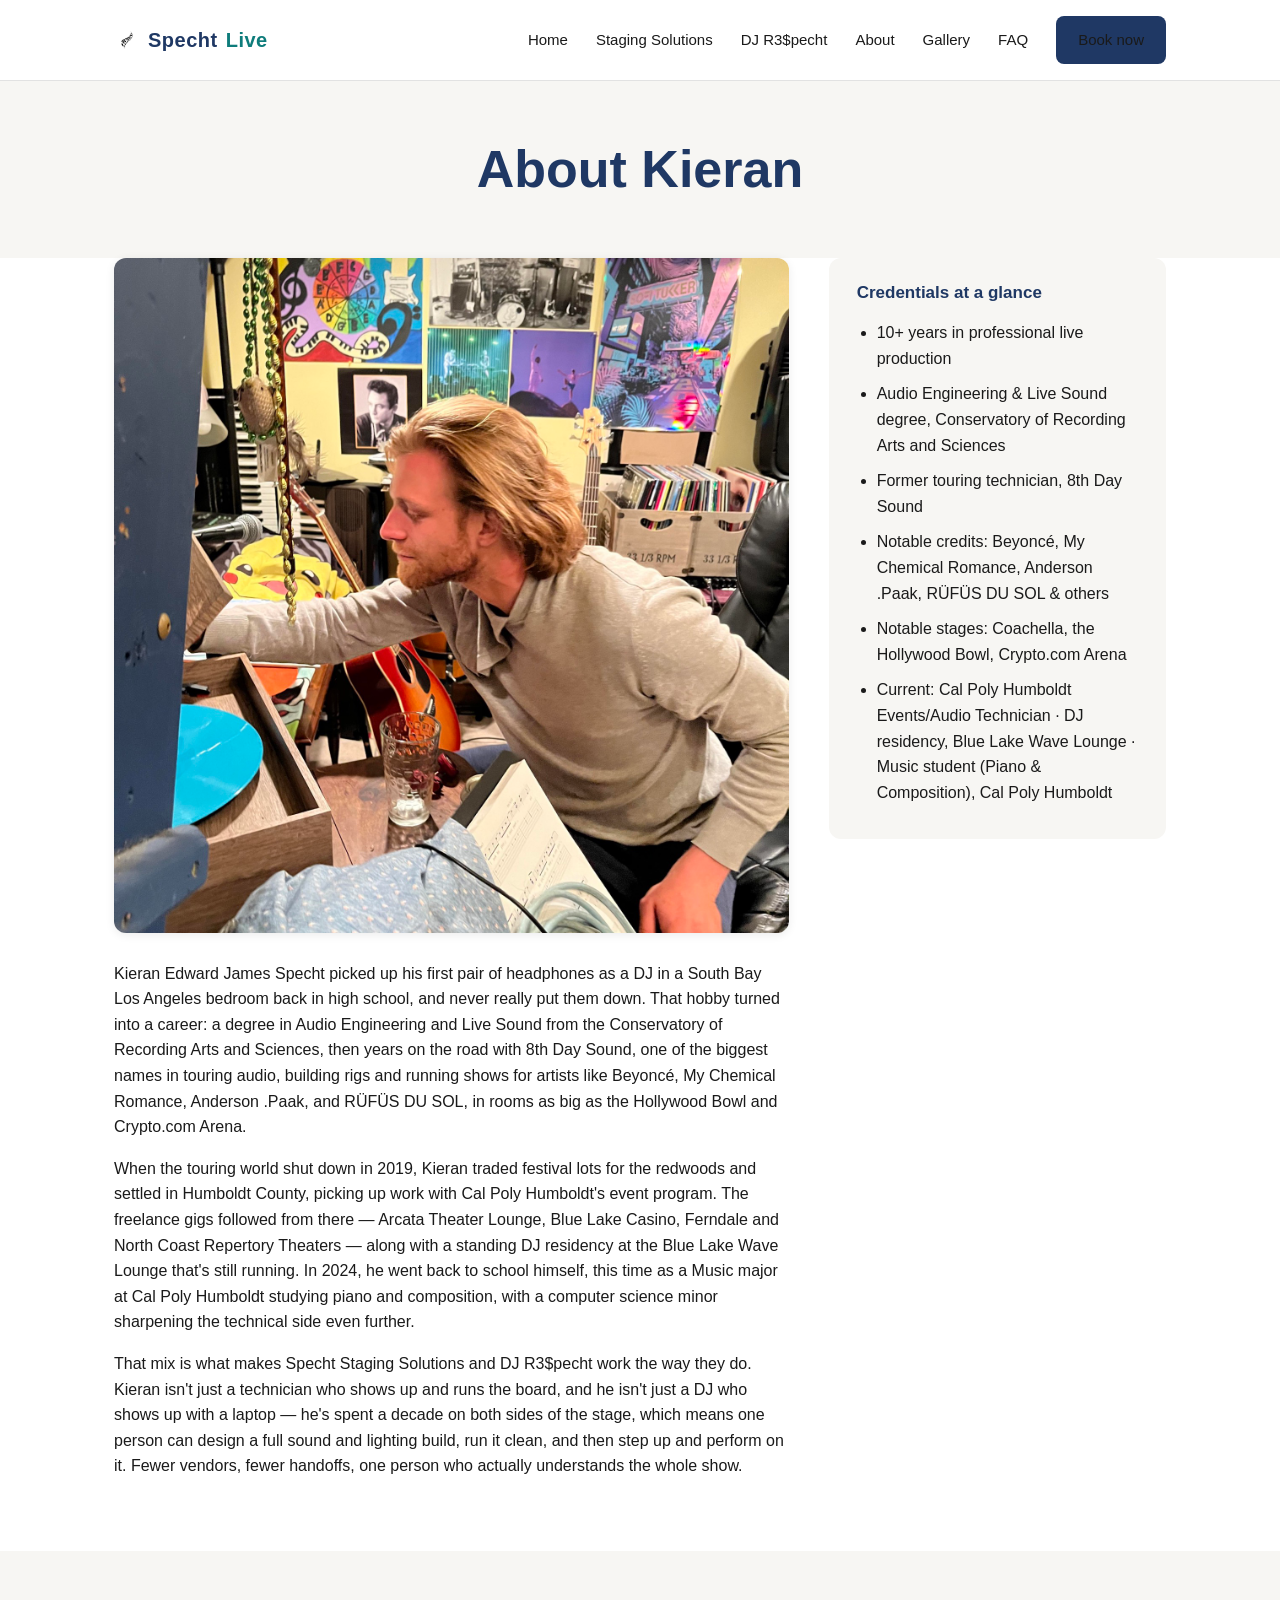
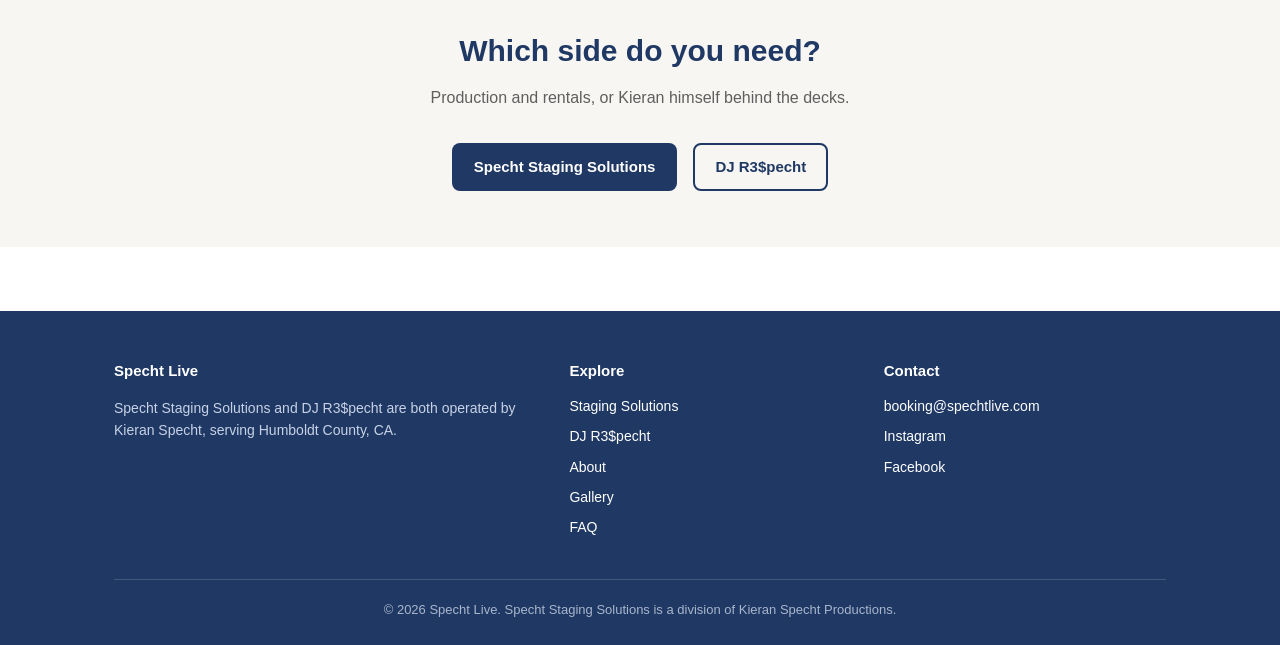
==== about.html @ 61c8d93e "Replace hand-drawn SVG mark with real logo assets Swap img/logo-mark.svg (hand-coded piano-scarf) fo" ====
<!doctype html>
<html lang="en">
<head>
<meta charset="UTF-8">
<meta name="viewport" content="width=device-width, initial-scale=1.0">
<title>About Kieran Specht — Specht Live</title>
<meta name="description" content="Kieran Edward James Specht — 10+ years in professional live production, from touring with 8th Day Sound to running Specht Staging Solutions and DJ R3$pecht in Humboldt County, CA.">
<meta property="og:type" content="website">
<meta property="og:title" content="About Kieran Specht — Specht Live">
<meta property="og:description" content="Kieran Edward James Specht — 10+ years in professional live production, from touring with 8th Day Sound to running Specht Staging Solutions and DJ R3$pecht in Humboldt County, CA.">
<meta property="og:image" content="https://spechtlive.com/img/kieran-studio.jpg">
<meta property="og:url" content="https://spechtlive.com/about.html">
<meta name="twitter:card" content="summary_large_image">
<link rel="stylesheet" href="css/style.css">
<link rel="icon" type="image/png" href="img/logo-mark.png">
</head>
<body>

<header class="site-header">
  <div class="nav-wrap">
    <a href="index.html" class="logo"><img src="img/logo-mark.png" alt="" class="logo-mark">Specht<span>Live</span></a>
    <button class="nav-toggle" aria-label="Toggle navigation">&#9776;</button>
    <ul class="nav-links">
      <li><a href="index.html">Home</a></li>
      <li><a href="specht-staging-solutions.html">Staging Solutions</a></li>
      <li><a href="dj-respecht.html">DJ R3$pecht</a></li>
      <li><a href="about.html">About</a></li>
      <li><a href="gallery.html">Gallery</a></li>
      <li><a href="faq.html">FAQ</a></li>
      <li><a href="book.html" class="btn btn-primary">Book now</a></li>
    </ul>
  </div>
</header>

<section class="hero" style="padding:56px 0 40px;">
  <div class="container">
    <h1>About Kieran</h1>
  </div>
</section>

<section style="padding-top:0;">
  <div class="container two-col">
    <div>
      <img src="img/kieran-studio.jpg" alt="Kieran Specht in his home music studio, surrounded by guitars, vinyl records, and show posters" class="photo-rounded" style="margin-bottom: 28px;">
      <p>Kieran Edward James Specht picked up his first pair of headphones as a DJ in a South Bay Los Angeles bedroom back in high school, and never really put them down. That hobby turned into a career: a degree in Audio Engineering and Live Sound from the Conservatory of Recording Arts and Sciences, then years on the road with 8th Day Sound, one of the biggest names in touring audio, building rigs and running shows for artists like Beyoncé, My Chemical Romance, Anderson .Paak, and RÜFÜS DU SOL, in rooms as big as the Hollywood Bowl and Crypto.com Arena.</p>
      <p>When the touring world shut down in 2019, Kieran traded festival lots for the redwoods and settled in Humboldt County, picking up work with Cal Poly Humboldt's event program. The freelance gigs followed from there — Arcata Theater Lounge, Blue Lake Casino, Ferndale and North Coast Repertory Theaters — along with a standing DJ residency at the Blue Lake Wave Lounge that's still running. In 2024, he went back to school himself, this time as a Music major at Cal Poly Humboldt studying piano and composition, with a computer science minor sharpening the technical side even further.</p>
      <p>That mix is what makes Specht Staging Solutions and DJ R3$pecht work the way they do. Kieran isn't just a technician who shows up and runs the board, and he isn't just a DJ who shows up with a laptop — he's spent a decade on both sides of the stage, which means one person can design a full sound and lighting build, run it clean, and then step up and perform on it. Fewer vendors, fewer handoffs, one person who actually understands the whole show.</p>
    </div>
    <div class="sidebar-box">
      <h3>Credentials at a glance</h3>
      <ul>
        <li>10+ years in professional live production</li>
        <li>Audio Engineering &amp; Live Sound degree, Conservatory of Recording Arts and Sciences</li>
        <li>Former touring technician, 8th Day Sound</li>
        <li>Notable credits: Beyoncé, My Chemical Romance, Anderson .Paak, RÜFÜS DU SOL &amp; others</li>
        <li>Notable stages: Coachella, the Hollywood Bowl, Crypto.com Arena</li>
        <li>Current: Cal Poly Humboldt Events/Audio Technician &middot; DJ residency, Blue Lake Wave Lounge &middot; Music student (Piano &amp; Composition), Cal Poly Humboldt</li>
      </ul>
    </div>
  </div>
</section>

<section class="alt">
  <div class="container" style="text-align:center;">
    <h2 class="section-title">Which side do you need?</h2>
    <p class="section-sub">Production and rentals, or Kieran himself behind the decks.</p>
    <div class="hero-actions">
      <a href="specht-staging-solutions.html" class="btn btn-primary">Specht Staging Solutions</a>
      <a href="dj-respecht.html" class="btn btn-outline">DJ R3$pecht</a>
    </div>
  </div>
</section>

<footer class="site-footer">
  <div class="container">
    <div class="footer-grid">
      <div>
        <h4>Specht Live</h4>
        <p style="font-size:14px; color:#c7d2e6;">Specht Staging Solutions and DJ R3$pecht are both operated by Kieran Specht, serving Humboldt County, CA.</p>
      </div>
      <div>
        <h4>Explore</h4>
        <ul>
          <li><a href="specht-staging-solutions.html">Staging Solutions</a></li>
          <li><a href="dj-respecht.html">DJ R3$pecht</a></li>
          <li><a href="about.html">About</a></li>
          <li><a href="gallery.html">Gallery</a></li>
          <li><a href="faq.html">FAQ</a></li>
        </ul>
      </div>
      <div>
        <h4>Contact</h4>
        <ul>
          <li><a href="mailto:booking@spechtlive.com">booking@spechtlive.com</a></li>
          <li><a href="https://www.instagram.com/dj_respecht/" target="_blank" rel="noopener">Instagram</a></li>
          <li><a href="https://www.facebook.com/katbff" target="_blank" rel="noopener">Facebook</a></li>
        </ul>
      </div>
    </div>
    <div class="footer-bottom">&copy; 2026 Specht Live. Specht Staging Solutions is a division of Kieran Specht Productions.</div>
  </div>
</footer>

<script src="js/main.js"></script>
</body>
</html>
---- css/style.css ----
:root {
  --navy: #1F3864;
  --navy-dark: #14284a;
  --teal: #0E7C7B;
  --rust: #B5651D;
  --ink: #1a1a1a;
  --muted: #5f5f5f;
  --bg: #ffffff;
  --bg-alt: #f7f6f3;
  --border: #e2e2e2;
  --radius: 8px;
}

* { box-sizing: border-box; }
html { scroll-behavior: smooth; }
body {
  margin: 0;
  font-family: -apple-system, BlinkMacSystemFont, "Segoe UI", Helvetica, Arial, sans-serif;
  color: var(--ink);
  background: var(--bg);
  line-height: 1.6;
}
img { max-width: 100%; display: block; }
a { color: var(--teal); text-decoration: none; }
a:hover { text-decoration: underline; }
h1, h2, h3 { line-height: 1.25; }

.container { max-width: 1100px; margin: 0 auto; padding: 0 24px; }

/* Header */
.site-header {
  position: sticky; top: 0; z-index: 100;
  background: var(--bg);
  border-bottom: 1px solid var(--border);
}
.nav-wrap {
  display: flex; align-items: center; justify-content: space-between;
  padding: 16px 24px; max-width: 1100px; margin: 0 auto;
}
.logo { display: inline-flex; align-items: center; gap: 8px; font-size: 20px; font-weight: 700; color: var(--navy); letter-spacing: 0.5px; }
.logo span { color: var(--teal); }
.logo-mark { width: 26px; height: 26px; flex-shrink: 0; }
.nav-links { display: flex; align-items: center; gap: 28px; list-style: none; margin: 0; padding: 0; }
.nav-links a { color: var(--ink); font-weight: 500; font-size: 15px; }
.nav-links a:hover { color: var(--teal); text-decoration: none; }

.btn {
  display: inline-block; padding: 10px 20px; border-radius: var(--radius);
  font-weight: 600; font-size: 15px; border: 2px solid transparent; cursor: pointer;
}
.btn:hover { text-decoration: none; }
.btn-primary { background: var(--navy); color: #fff; }
.btn-primary:hover { background: var(--navy-dark); }
.btn-outline { background: transparent; border-color: currentColor; color: var(--navy); }
.nav-toggle { display: none; background: none; border: none; font-size: 26px; cursor: pointer; color: var(--navy); }

@media (max-width: 800px) {
  .nav-links {
    position: fixed; top: 64px; left: 0; right: 0; background: var(--bg);
    flex-direction: column; align-items: flex-start; padding: 20px 24px; gap: 18px;
    border-bottom: 1px solid var(--border); transform: translateY(-150%); transition: transform 0.25s ease;
  }
  .nav-links.open { transform: translateY(0); }
  .nav-toggle { display: block; }
}

/* Hero */
.hero { padding: 80px 0 64px; text-align: center; background: var(--bg-alt); }
.hero h1 { font-size: clamp(32px, 5vw, 52px); margin: 0 0 16px; color: var(--navy); }
.hero p.lead { font-size: 19px; color: var(--muted); max-width: 640px; margin: 0 auto 32px; }
.hero-actions { display: flex; gap: 16px; justify-content: center; flex-wrap: wrap; }

/* Track fork cards */
.tracks { padding: 72px 0; }
.tracks h2 { text-align: center; font-size: 28px; margin-bottom: 40px; color: var(--navy); }
.track-grid { display: grid; grid-template-columns: 1fr 1fr; gap: 28px; }
@media (max-width: 760px) { .track-grid { grid-template-columns: 1fr; } }
.track-card { border: 1px solid var(--border); border-radius: 12px; padding: 32px; }
.track-card.staging { border-top: 4px solid var(--teal); }
.track-card.dj { border-top: 4px solid var(--rust); }
.track-card h3 { font-size: 22px; margin: 0 0 12px; }
.track-card p { color: var(--muted); margin-bottom: 20px; }

/* Generic sections */
section { padding: 56px 0; }
section.alt { background: var(--bg-alt); }
h2.section-title { font-size: 30px; color: var(--navy); margin-bottom: 8px; }
p.section-sub { color: var(--muted); margin-bottom: 32px; }

/* Pricing tables */
.pricing-table { width: 100%; border-collapse: collapse; margin: 24px 0 40px; font-size: 15px; }
.pricing-table th, .pricing-table td { text-align: left; padding: 12px 14px; border: 1px solid var(--border); }
.pricing-table th { background: var(--navy); color: #fff; font-weight: 600; }
.pricing-table tr:nth-child(even) td { background: var(--bg-alt); }
.pricing-note { font-size: 14px; color: var(--muted); font-style: italic; margin-top: -20px; margin-bottom: 32px; }

/* Credentials / sidebar list */
.sidebar-box { background: var(--bg-alt); border-radius: 12px; padding: 24px 28px; }
.sidebar-box h3 { margin-top: 0; color: var(--navy); font-size: 17px; }
.sidebar-box ul { padding-left: 20px; margin: 0; }
.sidebar-box li { margin-bottom: 10px; }

.two-col { display: grid; grid-template-columns: 2fr 1fr; gap: 40px; align-items: start; }
@media (max-width: 800px) { .two-col { grid-template-columns: 1fr; } }

/* FAQ */
.faq-group h3 { color: var(--navy); font-size: 20px; margin: 40px 0 16px; }
.faq-group:first-child h3 { margin-top: 0; }
.faq-item { border-bottom: 1px solid var(--border); padding: 18px 0; }
.faq-item dt { font-weight: 600; margin-bottom: 8px; }
.faq-item dd { margin: 0; color: var(--muted); }

/* Forms */
form.booking-form { display: grid; gap: 20px; max-width: 640px; }
.form-row { display: grid; gap: 6px; }
.form-row label { font-weight: 600; font-size: 14px; }
.form-row input, .form-row select, .form-row textarea {
  padding: 10px 12px; border: 1px solid var(--border); border-radius: var(--radius); font-size: 15px; font-family: inherit;
}
.checkbox-group { display: flex; flex-wrap: wrap; gap: 16px; }
.checkbox-group label { display: flex; align-items: center; gap: 6px; font-weight: 400; font-size: 14px; }
.form-note { font-size: 13px; color: var(--muted); }
.hidden { display: none; }

/* Photos */
.photo-rounded { border-radius: 12px; width: 100%; display: block; box-shadow: 0 2px 10px rgba(0,0,0,0.08); }
.gallery-grid { display: grid; grid-template-columns: repeat(auto-fit, minmax(260px, 1fr)); gap: 28px; margin: 8px 0 40px; }
.gallery-grid figure { margin: 0; }
.gallery-grid figcaption { font-size: 14px; color: var(--muted); margin-top: 10px; }

/* Callout */
.callout { background: #fff8ec; border: 1px solid #f0d9a8; border-radius: var(--radius); padding: 16px 20px; font-size: 14px; margin: 24px 0; }

/* Footer */
.site-footer { background: var(--navy); color: #dbe3ef; padding: 48px 0 24px; margin-top: 64px; }
.site-footer a { color: #fff; }
.footer-grid { display: grid; grid-template-columns: 1.5fr 1fr 1fr; gap: 32px; margin-bottom: 32px; }
@media (max-width: 700px) { .footer-grid { grid-template-columns: 1fr; } }
.footer-grid h4 { color: #fff; font-size: 15px; margin: 0 0 12px; }
.footer-grid ul { list-style: none; padding: 0; margin: 0; }
.footer-grid li { margin-bottom: 8px; font-size: 14px; }
.footer-bottom { border-top: 1px solid rgba(255,255,255,0.15); padding-top: 20px; font-size: 13px; color: #a9b6cc; text-align: center; }
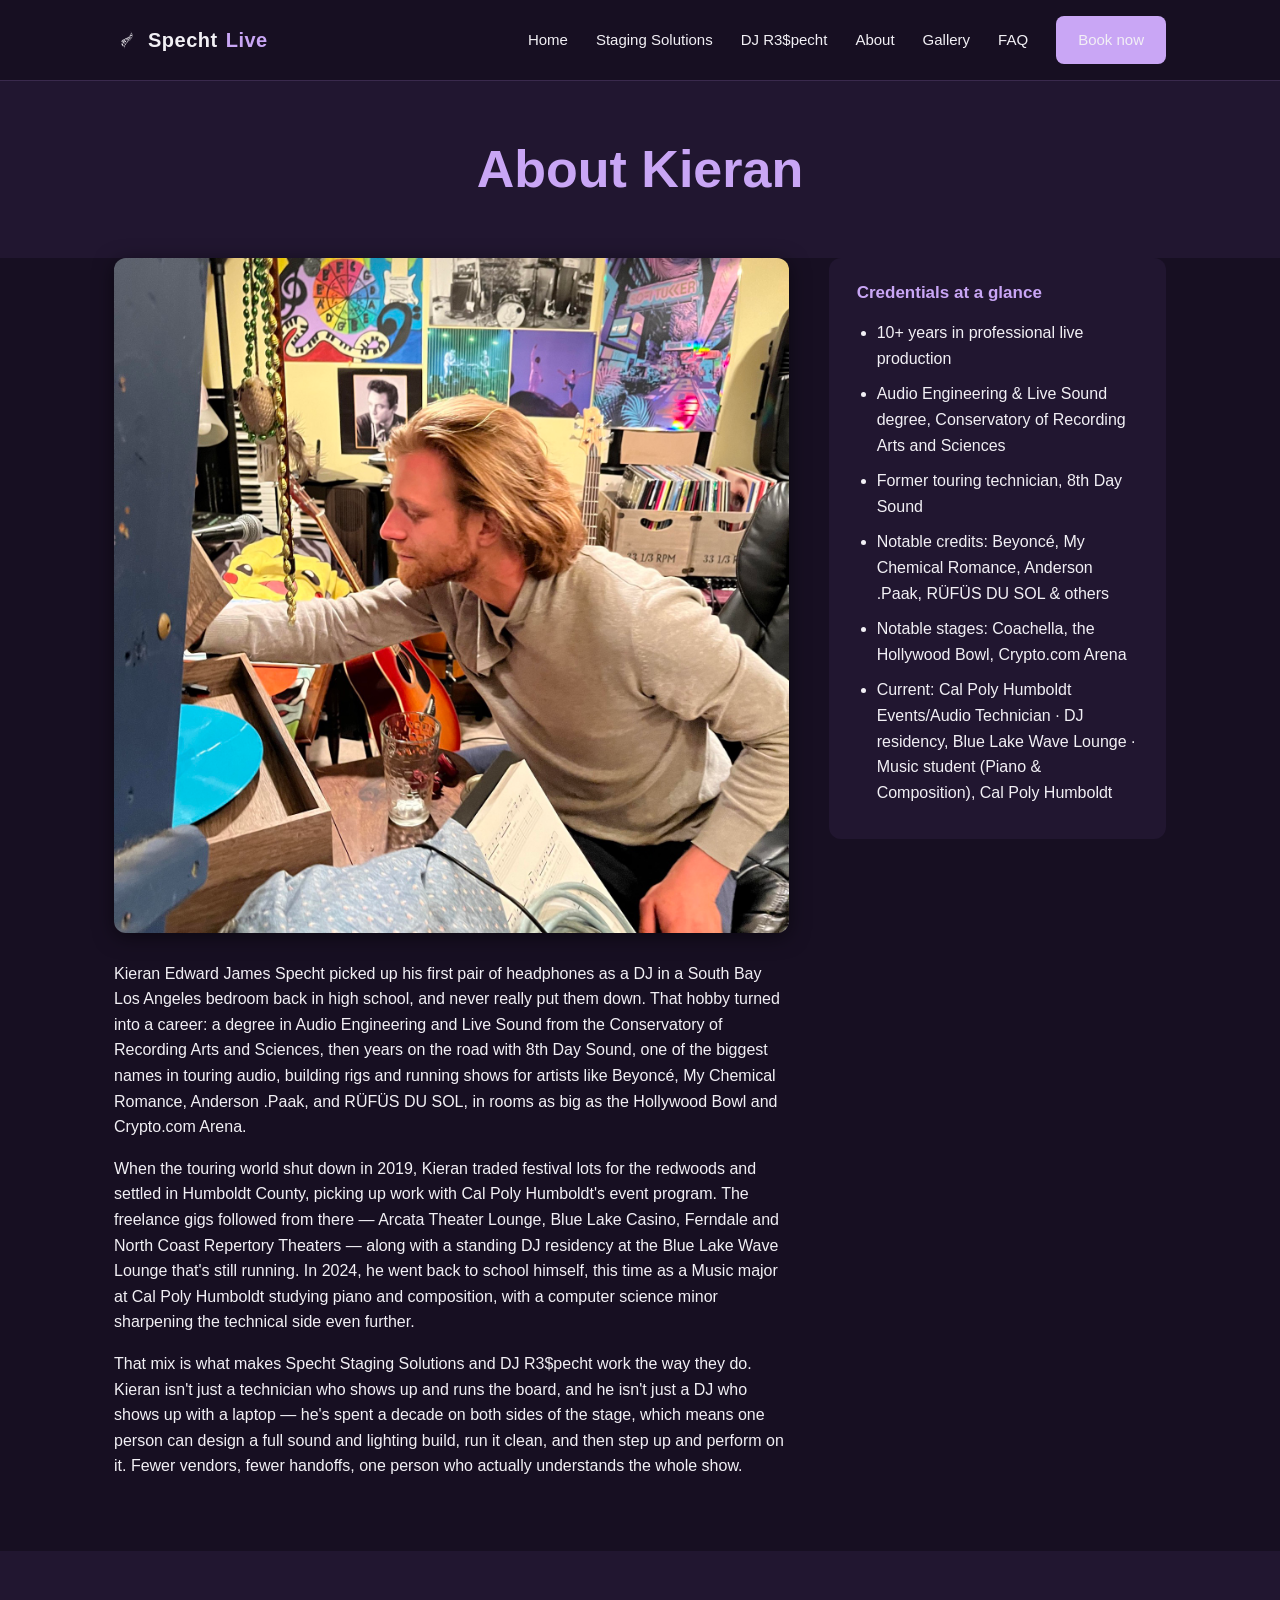
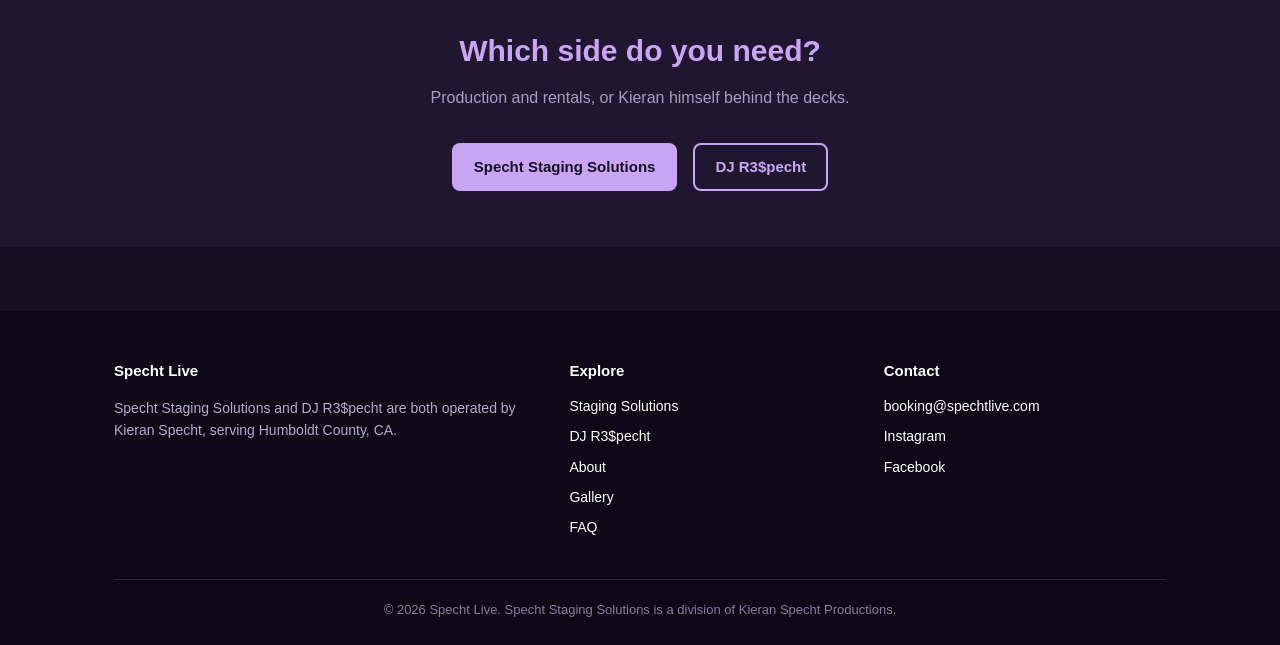
==== commit dba3f38b: "Implement deep purple dark theme, lock in firm DJ pricing Full site-wide dark theme (background #170" ====
--- a/about.html
+++ b/about.html
@@ -12,7 +12,7 @@
 <meta property="og:url" content="https://spechtlive.com/about.html">
 <meta name="twitter:card" content="summary_large_image">
 <link rel="stylesheet" href="css/style.css">
-<link rel="icon" type="image/png" href="img/logo-mark.png">
+<link rel="icon" type="image/png" href="img/logo-mark-black.png">
 </head>
 <body>
 
@@ -76,7 +76,7 @@
     <div class="footer-grid">
       <div>
         <h4>Specht Live</h4>
-        <p style="font-size:14px; color:#c7d2e6;">Specht Staging Solutions and DJ R3$pecht are both operated by Kieran Specht, serving Humboldt County, CA.</p>
+        <p style="font-size:14px; color:#b8a8cc;">Specht Staging Solutions and DJ R3$pecht are both operated by Kieran Specht, serving Humboldt County, CA.</p>
       </div>
       <div>
         <h4>Explore</h4>
--- a/css/style.css
+++ b/css/style.css
@@ -1,13 +1,13 @@
 :root {
-  --navy: #1F3864;
-  --navy-dark: #14284a;
-  --teal: #0E7C7B;
-  --rust: #B5651D;
-  --ink: #1a1a1a;
-  --muted: #5f5f5f;
-  --bg: #ffffff;
-  --bg-alt: #f7f6f3;
-  --border: #e2e2e2;
+  --navy: #C9A6F5;
+  --navy-dark: #a879e0;
+  --teal: #C9A6F5;
+  --rust: #E8B84B;
+  --ink: #f2f0f5;
+  --muted: #ab9bc0;
+  --bg: #170f22;
+  --bg-alt: #211630;
+  --border: #3a2a4d;
   --radius: 8px;
 }
 
@@ -37,19 +37,19 @@
   display: flex; align-items: center; justify-content: space-between;
   padding: 16px 24px; max-width: 1100px; margin: 0 auto;
 }
-.logo { display: inline-flex; align-items: center; gap: 8px; font-size: 20px; font-weight: 700; color: var(--navy); letter-spacing: 0.5px; }
-.logo span { color: var(--teal); }
+.logo { display: inline-flex; align-items: center; gap: 8px; font-size: 20px; font-weight: 700; color: var(--ink); letter-spacing: 0.5px; }
+.logo span { color: var(--navy); }
 .logo-mark { width: 26px; height: 26px; flex-shrink: 0; }
 .nav-links { display: flex; align-items: center; gap: 28px; list-style: none; margin: 0; padding: 0; }
 .nav-links a { color: var(--ink); font-weight: 500; font-size: 15px; }
-.nav-links a:hover { color: var(--teal); text-decoration: none; }
+.nav-links a:hover { color: var(--navy); text-decoration: none; }
 
 .btn {
   display: inline-block; padding: 10px 20px; border-radius: var(--radius);
   font-weight: 600; font-size: 15px; border: 2px solid transparent; cursor: pointer;
 }
 .btn:hover { text-decoration: none; }
-.btn-primary { background: var(--navy); color: #fff; }
+.btn-primary { background: var(--navy); color: #170f22; }
 .btn-primary:hover { background: var(--navy-dark); }
 .btn-outline { background: transparent; border-color: currentColor; color: var(--navy); }
 .nav-toggle { display: none; background: none; border: none; font-size: 26px; cursor: pointer; color: var(--navy); }
@@ -75,10 +75,10 @@
 .tracks h2 { text-align: center; font-size: 28px; margin-bottom: 40px; color: var(--navy); }
 .track-grid { display: grid; grid-template-columns: 1fr 1fr; gap: 28px; }
 @media (max-width: 760px) { .track-grid { grid-template-columns: 1fr; } }
-.track-card { border: 1px solid var(--border); border-radius: 12px; padding: 32px; }
-.track-card.staging { border-top: 4px solid var(--teal); }
+.track-card { background: var(--bg-alt); border: 1px solid var(--border); border-radius: 12px; padding: 32px; }
+.track-card.staging { border-top: 4px solid var(--navy); }
 .track-card.dj { border-top: 4px solid var(--rust); }
-.track-card h3 { font-size: 22px; margin: 0 0 12px; }
+.track-card h3 { font-size: 22px; margin: 0 0 12px; color: var(--ink); }
 .track-card p { color: var(--muted); margin-bottom: 20px; }
 
 /* Generic sections */
@@ -90,7 +90,7 @@
 /* Pricing tables */
 .pricing-table { width: 100%; border-collapse: collapse; margin: 24px 0 40px; font-size: 15px; }
 .pricing-table th, .pricing-table td { text-align: left; padding: 12px 14px; border: 1px solid var(--border); }
-.pricing-table th { background: var(--navy); color: #fff; font-weight: 600; }
+.pricing-table th { background: var(--navy); color: #170f22; font-weight: 600; }
 .pricing-table tr:nth-child(even) td { background: var(--bg-alt); }
 .pricing-note { font-size: 14px; color: var(--muted); font-style: italic; margin-top: -20px; margin-bottom: 32px; }
 
@@ -107,7 +107,7 @@
 .faq-group h3 { color: var(--navy); font-size: 20px; margin: 40px 0 16px; }
 .faq-group:first-child h3 { margin-top: 0; }
 .faq-item { border-bottom: 1px solid var(--border); padding: 18px 0; }
-.faq-item dt { font-weight: 600; margin-bottom: 8px; }
+.faq-item dt { font-weight: 600; margin-bottom: 8px; color: var(--ink); }
 .faq-item dd { margin: 0; color: var(--muted); }
 
 /* Forms */
@@ -116,27 +116,29 @@
 .form-row label { font-weight: 600; font-size: 14px; }
 .form-row input, .form-row select, .form-row textarea {
   padding: 10px 12px; border: 1px solid var(--border); border-radius: var(--radius); font-size: 15px; font-family: inherit;
+  background: var(--bg-alt); color: var(--ink);
 }
+.form-row select option { background: var(--bg-alt); color: var(--ink); }
 .checkbox-group { display: flex; flex-wrap: wrap; gap: 16px; }
 .checkbox-group label { display: flex; align-items: center; gap: 6px; font-weight: 400; font-size: 14px; }
 .form-note { font-size: 13px; color: var(--muted); }
 .hidden { display: none; }
 
 /* Photos */
-.photo-rounded { border-radius: 12px; width: 100%; display: block; box-shadow: 0 2px 10px rgba(0,0,0,0.08); }
+.photo-rounded { border-radius: 12px; width: 100%; display: block; box-shadow: 0 4px 20px rgba(0,0,0,0.5); }
 .gallery-grid { display: grid; grid-template-columns: repeat(auto-fit, minmax(260px, 1fr)); gap: 28px; margin: 8px 0 40px; }
 .gallery-grid figure { margin: 0; }
 .gallery-grid figcaption { font-size: 14px; color: var(--muted); margin-top: 10px; }
 
 /* Callout */
-.callout { background: #fff8ec; border: 1px solid #f0d9a8; border-radius: var(--radius); padding: 16px 20px; font-size: 14px; margin: 24px 0; }
+.callout { background: #2e2418; border: 1px solid #6b5530; border-radius: var(--radius); padding: 16px 20px; font-size: 14px; margin: 24px 0; color: var(--ink); }
 
 /* Footer */
-.site-footer { background: var(--navy); color: #dbe3ef; padding: 48px 0 24px; margin-top: 64px; }
+.site-footer { background: #0d0815; color: #b8a8cc; padding: 48px 0 24px; margin-top: 64px; }
 .site-footer a { color: #fff; }
 .footer-grid { display: grid; grid-template-columns: 1.5fr 1fr 1fr; gap: 32px; margin-bottom: 32px; }
 @media (max-width: 700px) { .footer-grid { grid-template-columns: 1fr; } }
 .footer-grid h4 { color: #fff; font-size: 15px; margin: 0 0 12px; }
 .footer-grid ul { list-style: none; padding: 0; margin: 0; }
 .footer-grid li { margin-bottom: 8px; font-size: 14px; }
-.footer-bottom { border-top: 1px solid rgba(255,255,255,0.15); padding-top: 20px; font-size: 13px; color: #a9b6cc; text-align: center; }
+.footer-bottom { border-top: 1px solid rgba(255,255,255,0.12); padding-top: 20px; font-size: 13px; color: #8a7a9e; text-align: center; }
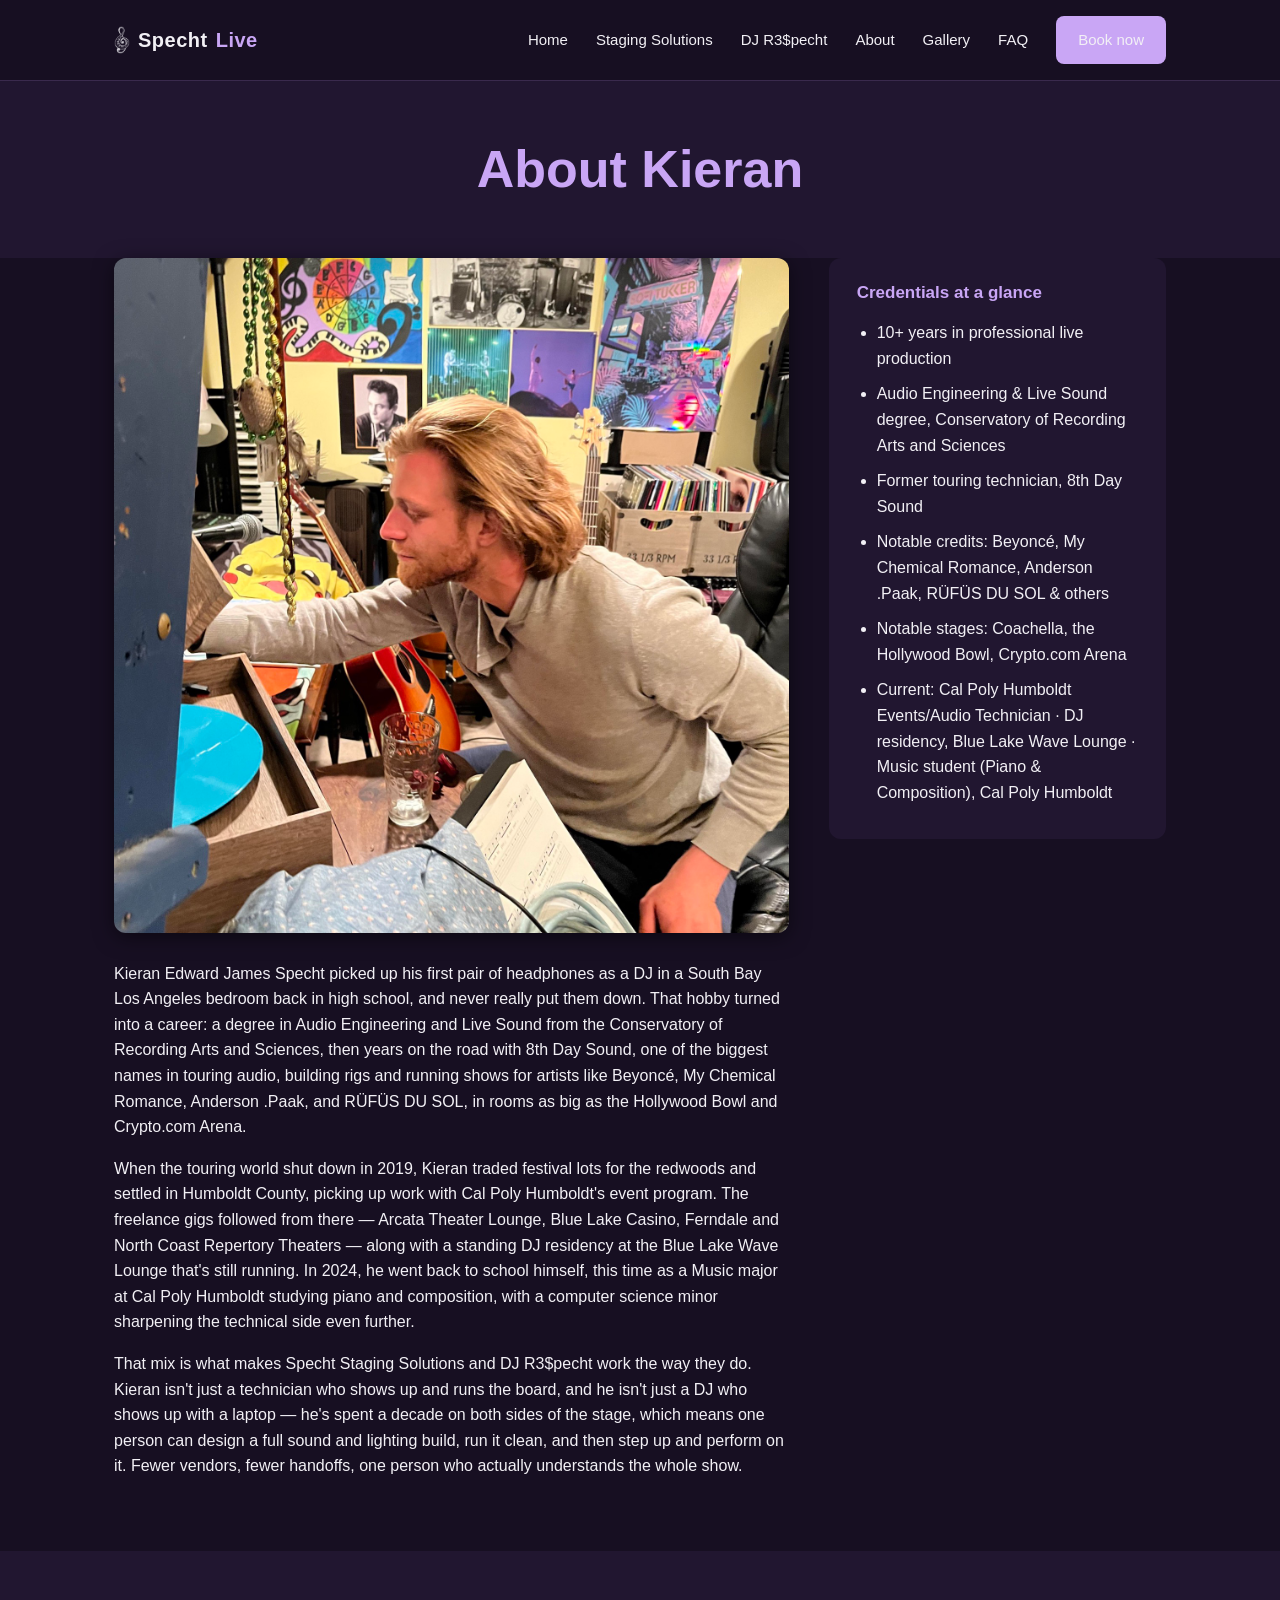
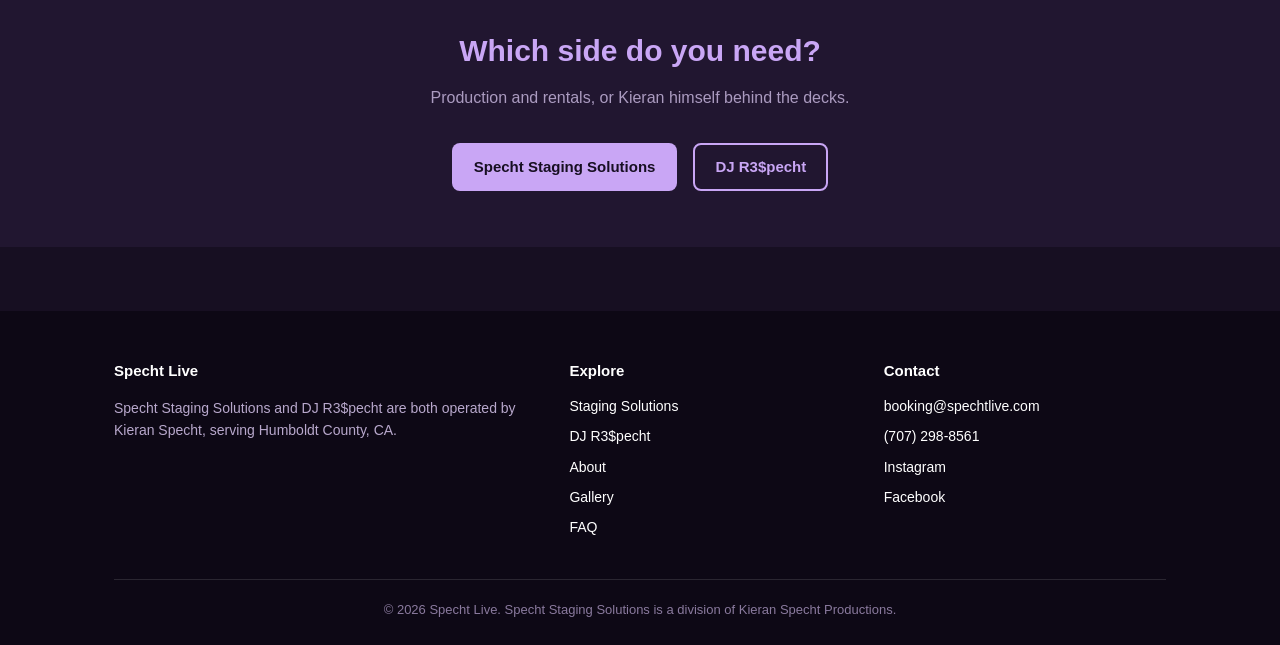
==== commit 69626e22: "Swap in treble clef logo, add photos, DJ graffiti header, phone number, testimonials, and power/gene" ====
--- a/about.html
+++ b/about.html
@@ -12,13 +12,13 @@
 <meta property="og:url" content="https://spechtlive.com/about.html">
 <meta name="twitter:card" content="summary_large_image">
 <link rel="stylesheet" href="css/style.css">
-<link rel="icon" type="image/png" href="img/logo-mark-black.png">
+<link rel="icon" type="image/png" href="img/treble-clef-mark-black.png">
 </head>
 <body>
 
 <header class="site-header">
   <div class="nav-wrap">
-    <a href="index.html" class="logo"><img src="img/logo-mark.png" alt="" class="logo-mark">Specht<span>Live</span></a>
+    <a href="index.html" class="logo"><img src="img/treble-clef-mark.png" alt="" class="logo-mark">Specht<span>Live</span></a>
     <button class="nav-toggle" aria-label="Toggle navigation">&#9776;</button>
     <ul class="nav-links">
       <li><a href="index.html">Home</a></li>
@@ -92,6 +92,7 @@
         <h4>Contact</h4>
         <ul>
           <li><a href="mailto:booking@spechtlive.com">booking@spechtlive.com</a></li>
+          <li><a href="tel:+17072988561">(707) 298-8561</a></li>
           <li><a href="https://www.instagram.com/dj_respecht/" target="_blank" rel="noopener">Instagram</a></li>
           <li><a href="https://www.facebook.com/katbff" target="_blank" rel="noopener">Facebook</a></li>
         </ul>
--- a/css/style.css
+++ b/css/style.css
@@ -39,7 +39,7 @@
 }
 .logo { display: inline-flex; align-items: center; gap: 8px; font-size: 20px; font-weight: 700; color: var(--ink); letter-spacing: 0.5px; }
 .logo span { color: var(--navy); }
-.logo-mark { width: 26px; height: 26px; flex-shrink: 0; }
+.logo-mark { height: 28px; width: auto; flex-shrink: 0; }
 .nav-links { display: flex; align-items: center; gap: 28px; list-style: none; margin: 0; padding: 0; }
 .nav-links a { color: var(--ink); font-weight: 500; font-size: 15px; }
 .nav-links a:hover { color: var(--navy); text-decoration: none; }
@@ -130,6 +130,13 @@
 .gallery-grid figure { margin: 0; }
 .gallery-grid figcaption { font-size: 14px; color: var(--muted); margin-top: 10px; }
 
+/* Testimonials */
+.testimonial-grid { display: grid; grid-template-columns: repeat(3, 1fr); gap: 24px; margin-top: 8px; }
+@media (max-width: 800px) { .testimonial-grid { grid-template-columns: 1fr; } }
+.testimonial-card { background: var(--bg); border: 1px solid var(--border); border-radius: 12px; padding: 24px; margin: 0; }
+.testimonial-card p { color: var(--ink); font-size: 15px; font-style: italic; margin: 0 0 14px; }
+.testimonial-card cite { color: var(--navy); font-style: normal; font-weight: 600; font-size: 14px; }
+
 /* Callout */
 .callout { background: #2e2418; border: 1px solid #6b5530; border-radius: var(--radius); padding: 16px 20px; font-size: 14px; margin: 24px 0; color: var(--ink); }
 
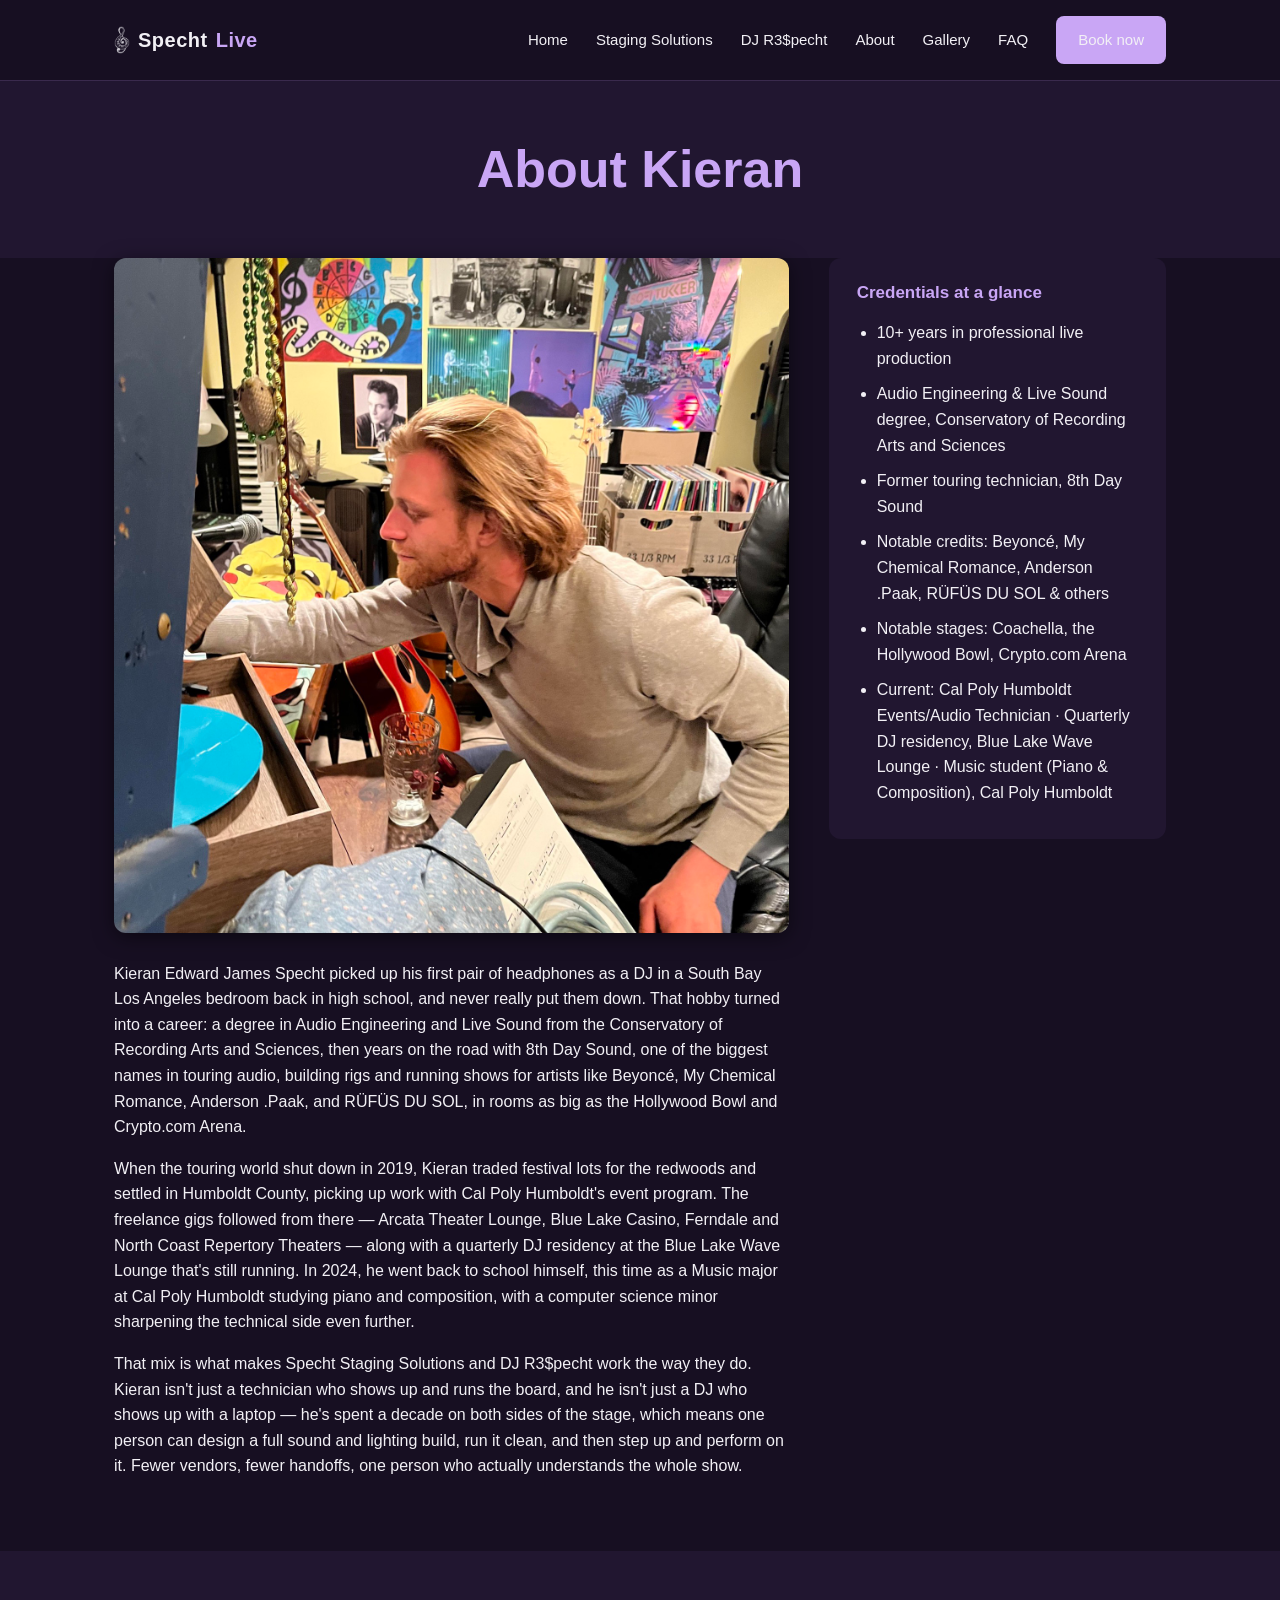
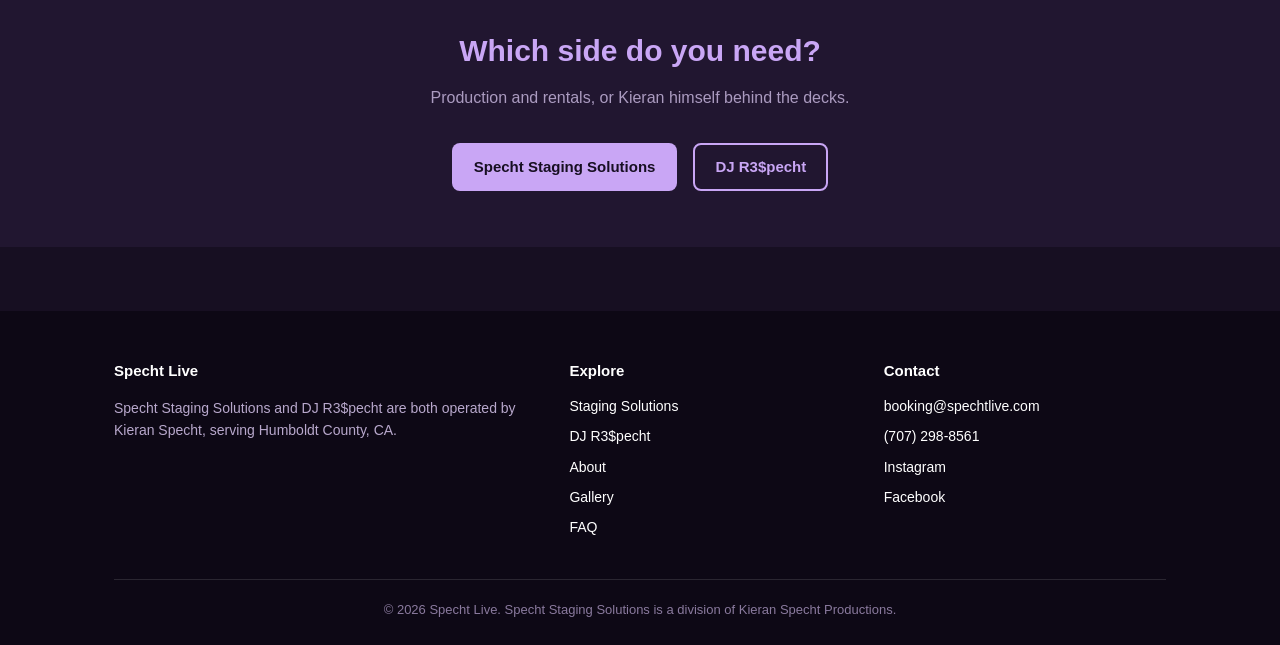
==== commit 3e702ea1: "Correct Wave Lounge residency to quarterly, add Aug 15 event flyer The site incorrectly described th" ====
--- a/about.html
+++ b/about.html
@@ -43,7 +43,7 @@
     <div>
       <img src="img/kieran-studio.jpg" alt="Kieran Specht in his home music studio, surrounded by guitars, vinyl records, and show posters" class="photo-rounded" style="margin-bottom: 28px;">
       <p>Kieran Edward James Specht picked up his first pair of headphones as a DJ in a South Bay Los Angeles bedroom back in high school, and never really put them down. That hobby turned into a career: a degree in Audio Engineering and Live Sound from the Conservatory of Recording Arts and Sciences, then years on the road with 8th Day Sound, one of the biggest names in touring audio, building rigs and running shows for artists like Beyoncé, My Chemical Romance, Anderson .Paak, and RÜFÜS DU SOL, in rooms as big as the Hollywood Bowl and Crypto.com Arena.</p>
-      <p>When the touring world shut down in 2019, Kieran traded festival lots for the redwoods and settled in Humboldt County, picking up work with Cal Poly Humboldt's event program. The freelance gigs followed from there — Arcata Theater Lounge, Blue Lake Casino, Ferndale and North Coast Repertory Theaters — along with a standing DJ residency at the Blue Lake Wave Lounge that's still running. In 2024, he went back to school himself, this time as a Music major at Cal Poly Humboldt studying piano and composition, with a computer science minor sharpening the technical side even further.</p>
+      <p>When the touring world shut down in 2019, Kieran traded festival lots for the redwoods and settled in Humboldt County, picking up work with Cal Poly Humboldt's event program. The freelance gigs followed from there — Arcata Theater Lounge, Blue Lake Casino, Ferndale and North Coast Repertory Theaters — along with a quarterly DJ residency at the Blue Lake Wave Lounge that's still running. In 2024, he went back to school himself, this time as a Music major at Cal Poly Humboldt studying piano and composition, with a computer science minor sharpening the technical side even further.</p>
       <p>That mix is what makes Specht Staging Solutions and DJ R3$pecht work the way they do. Kieran isn't just a technician who shows up and runs the board, and he isn't just a DJ who shows up with a laptop — he's spent a decade on both sides of the stage, which means one person can design a full sound and lighting build, run it clean, and then step up and perform on it. Fewer vendors, fewer handoffs, one person who actually understands the whole show.</p>
     </div>
     <div class="sidebar-box">
@@ -54,7 +54,7 @@
         <li>Former touring technician, 8th Day Sound</li>
         <li>Notable credits: Beyoncé, My Chemical Romance, Anderson .Paak, RÜFÜS DU SOL &amp; others</li>
         <li>Notable stages: Coachella, the Hollywood Bowl, Crypto.com Arena</li>
-        <li>Current: Cal Poly Humboldt Events/Audio Technician &middot; DJ residency, Blue Lake Wave Lounge &middot; Music student (Piano &amp; Composition), Cal Poly Humboldt</li>
+        <li>Current: Cal Poly Humboldt Events/Audio Technician &middot; Quarterly DJ residency, Blue Lake Wave Lounge &middot; Music student (Piano &amp; Composition), Cal Poly Humboldt</li>
       </ul>
     </div>
   </div>
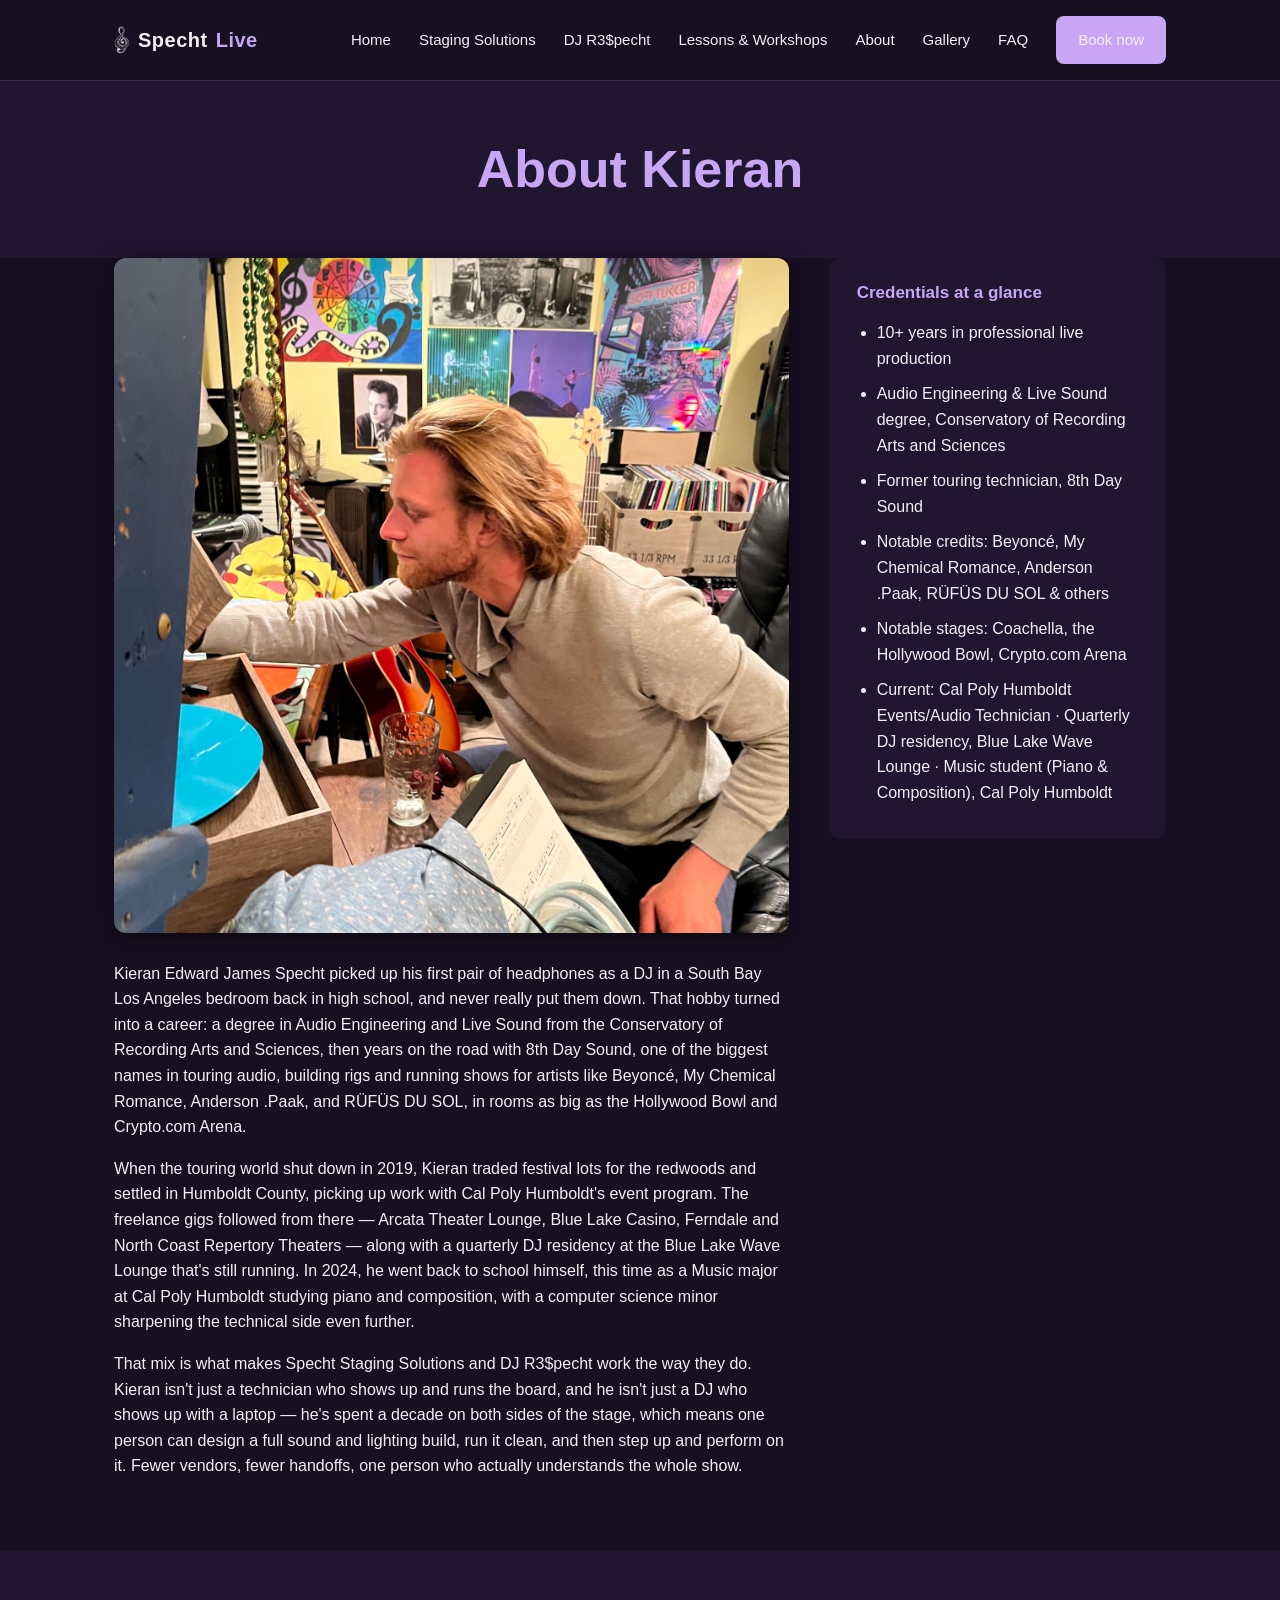
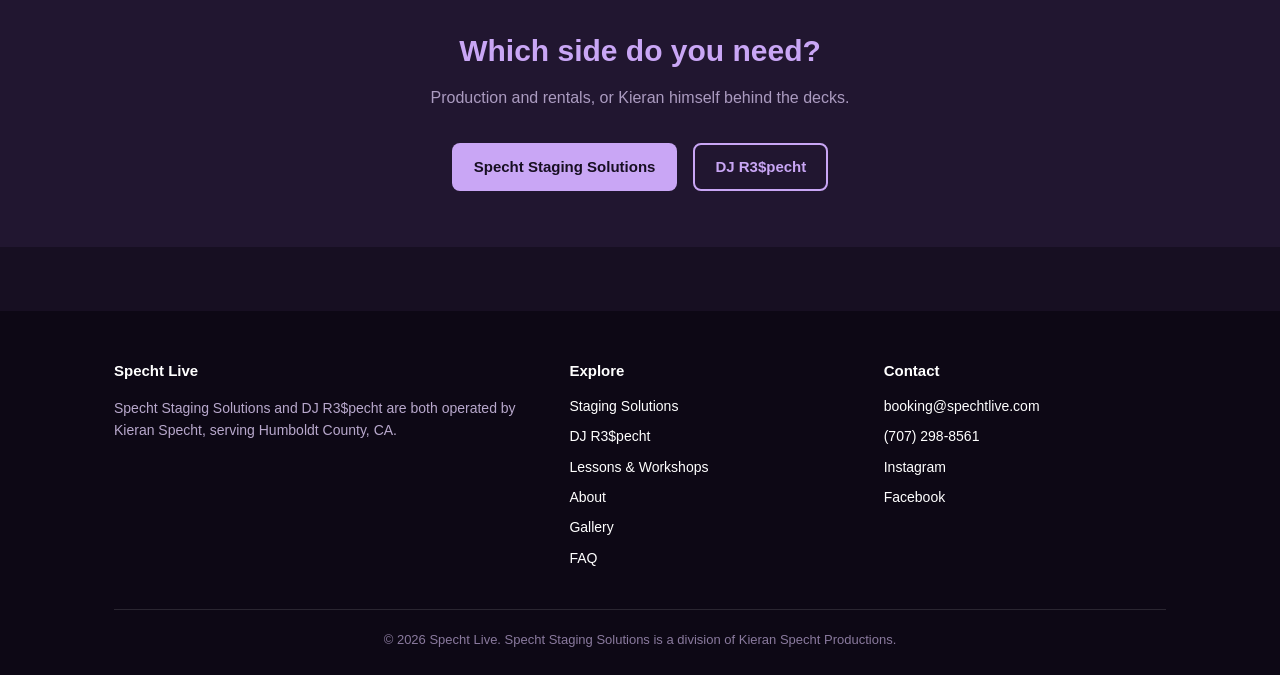
==== commit b7a7ac93: "Add Lessons & Workshops page (Education services) New third track alongside Staging Solutions and DJ" ====
--- a/about.html
+++ b/about.html
@@ -24,6 +24,7 @@
       <li><a href="index.html">Home</a></li>
       <li><a href="specht-staging-solutions.html">Staging Solutions</a></li>
       <li><a href="dj-respecht.html">DJ R3$pecht</a></li>
+      <li><a href="lessons.html">Lessons &amp; Workshops</a></li>
       <li><a href="about.html">About</a></li>
       <li><a href="gallery.html">Gallery</a></li>
       <li><a href="faq.html">FAQ</a></li>
@@ -83,6 +84,7 @@
         <ul>
           <li><a href="specht-staging-solutions.html">Staging Solutions</a></li>
           <li><a href="dj-respecht.html">DJ R3$pecht</a></li>
+          <li><a href="lessons.html">Lessons &amp; Workshops</a></li>
           <li><a href="about.html">About</a></li>
           <li><a href="gallery.html">Gallery</a></li>
           <li><a href="faq.html">FAQ</a></li>
--- a/css/style.css
+++ b/css/style.css
@@ -73,7 +73,8 @@
 /* Track fork cards */
 .tracks { padding: 72px 0; }
 .tracks h2 { text-align: center; font-size: 28px; margin-bottom: 40px; color: var(--navy); }
-.track-grid { display: grid; grid-template-columns: 1fr 1fr; gap: 28px; }
+.track-grid { display: grid; grid-template-columns: repeat(3, 1fr); gap: 28px; }
+@media (max-width: 900px) { .track-grid { grid-template-columns: 1fr 1fr; } }
 @media (max-width: 760px) { .track-grid { grid-template-columns: 1fr; } }
 .track-card { background: var(--bg-alt); border: 1px solid var(--border); border-radius: 12px; padding: 32px; }
 .track-card.staging { border-top: 4px solid var(--navy); }
@@ -130,6 +131,10 @@
 .gallery-grid figure { margin: 0; }
 .gallery-grid figcaption { font-size: 14px; color: var(--muted); margin-top: 10px; }
 
+/* Subject / topic list */
+.subject-grid { display: grid; grid-template-columns: repeat(auto-fill, minmax(200px, 1fr)); gap: 10px 16px; list-style: none; padding: 0; margin: 16px 0 32px; }
+.subject-grid li { padding: 10px 14px; background: var(--bg-alt); border: 1px solid var(--border); border-radius: 8px; font-size: 14px; color: var(--ink); }
+
 /* Testimonials */
 .testimonial-grid { display: grid; grid-template-columns: repeat(3, 1fr); gap: 24px; margin-top: 8px; }
 @media (max-width: 800px) { .testimonial-grid { grid-template-columns: 1fr; } }
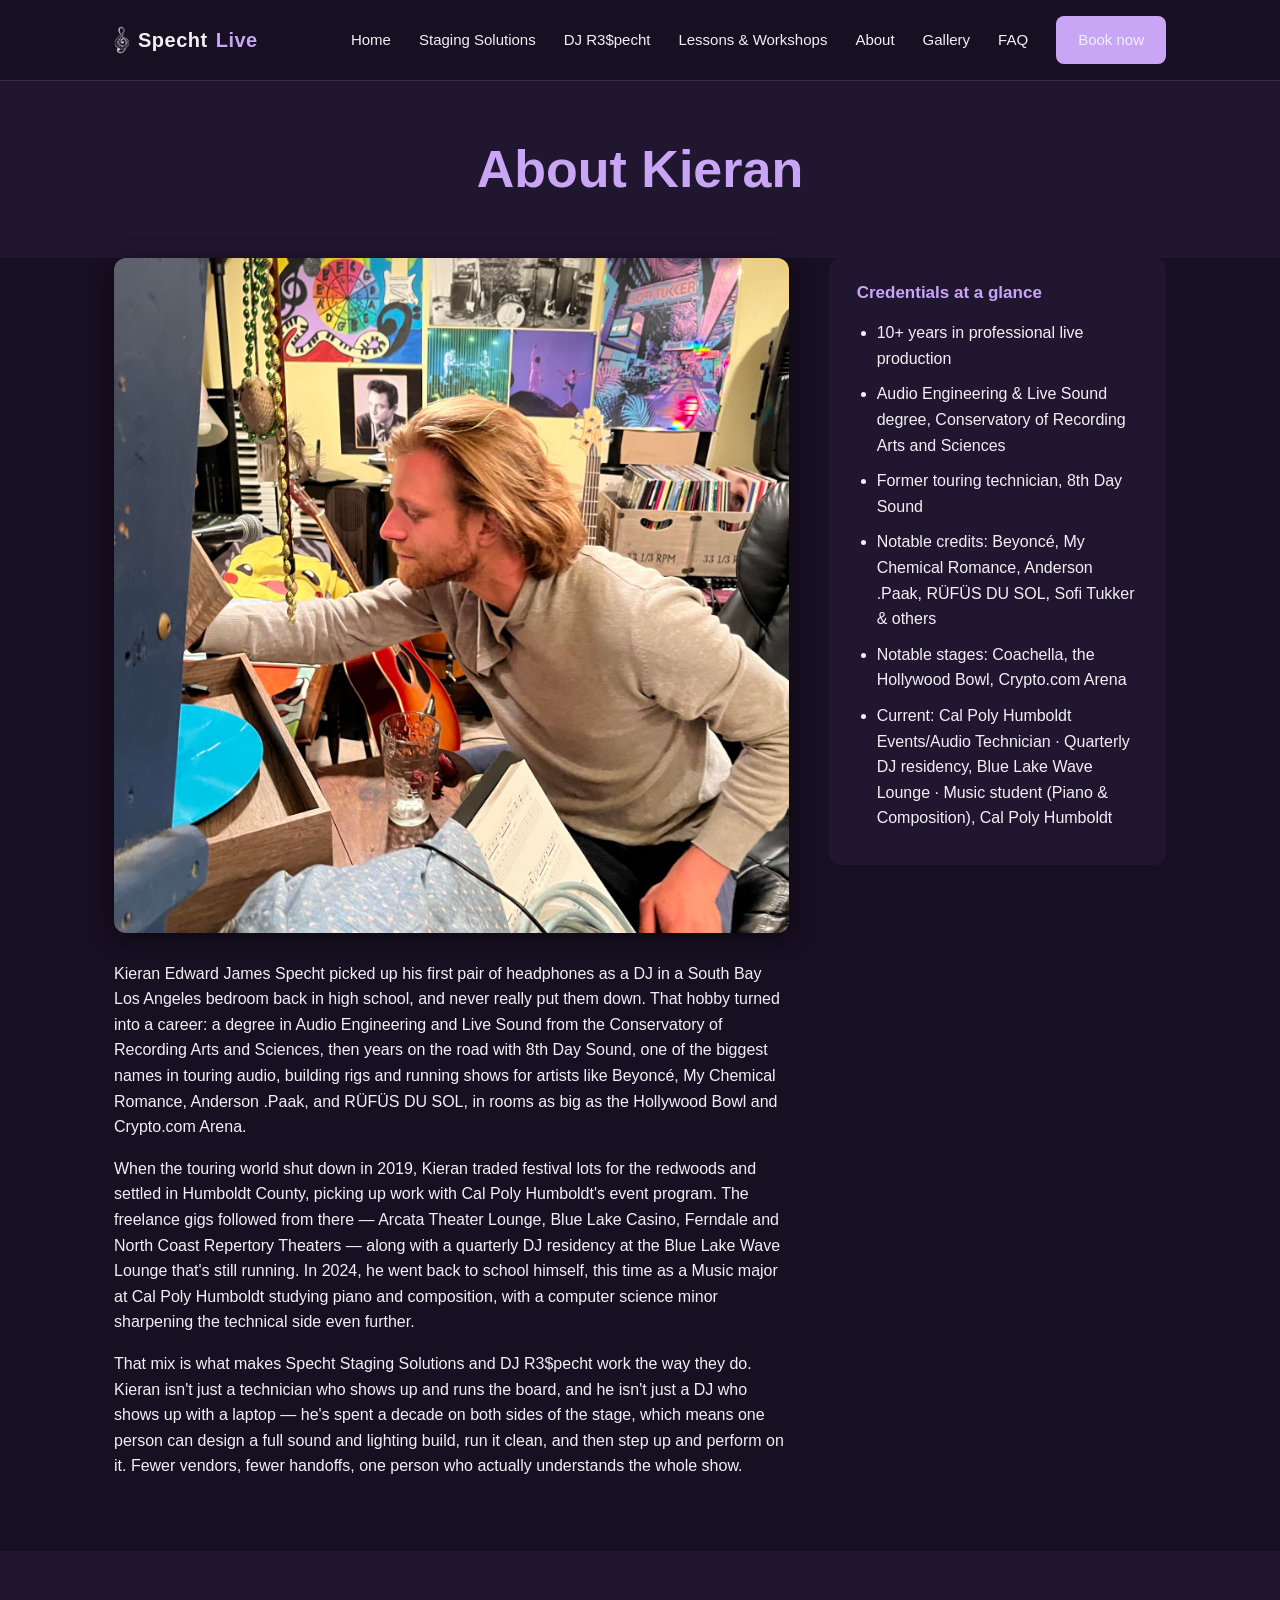
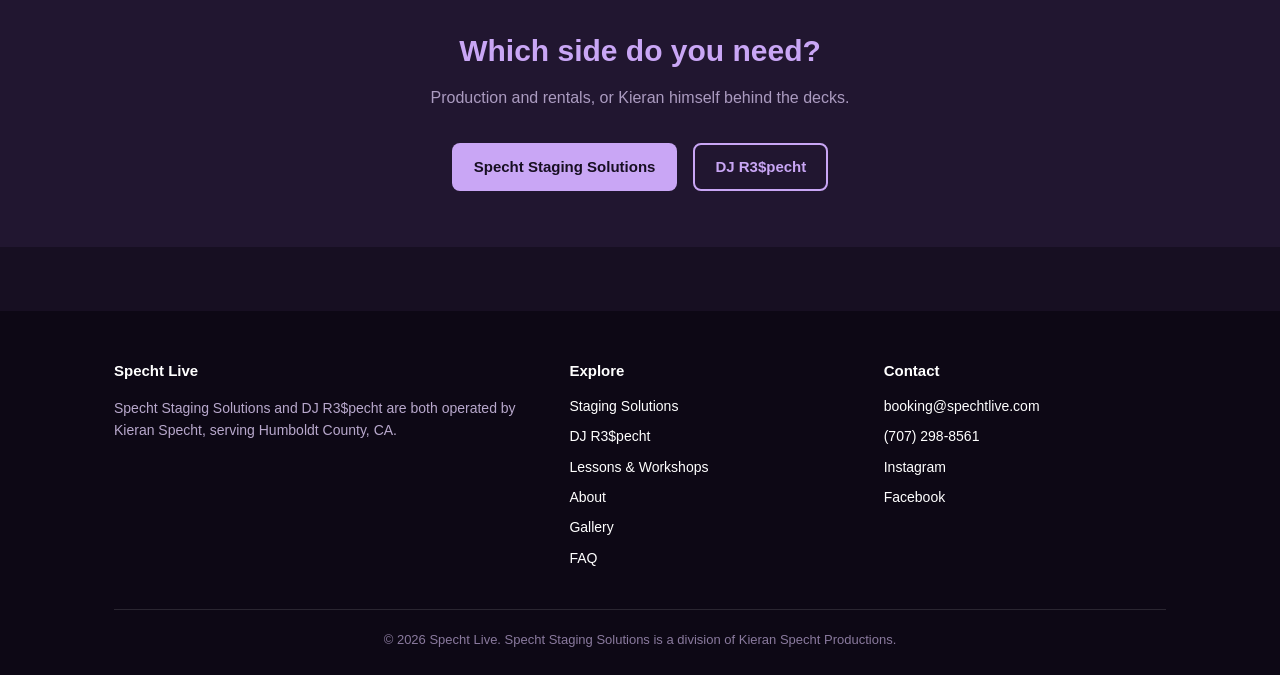
==== commit 94947d5d: "Expand Gallery with real event/tech photos, add Sofi Tukker credit - Gallery general grid: added ATL" ====
--- a/about.html
+++ b/about.html
@@ -53,7 +53,7 @@
         <li>10+ years in professional live production</li>
         <li>Audio Engineering &amp; Live Sound degree, Conservatory of Recording Arts and Sciences</li>
         <li>Former touring technician, 8th Day Sound</li>
-        <li>Notable credits: Beyoncé, My Chemical Romance, Anderson .Paak, RÜFÜS DU SOL &amp; others</li>
+        <li>Notable credits: Beyoncé, My Chemical Romance, Anderson .Paak, RÜFÜS DU SOL, Sofi Tukker &amp; others</li>
         <li>Notable stages: Coachella, the Hollywood Bowl, Crypto.com Arena</li>
         <li>Current: Cal Poly Humboldt Events/Audio Technician &middot; Quarterly DJ residency, Blue Lake Wave Lounge &middot; Music student (Piano &amp; Composition), Cal Poly Humboldt</li>
       </ul>
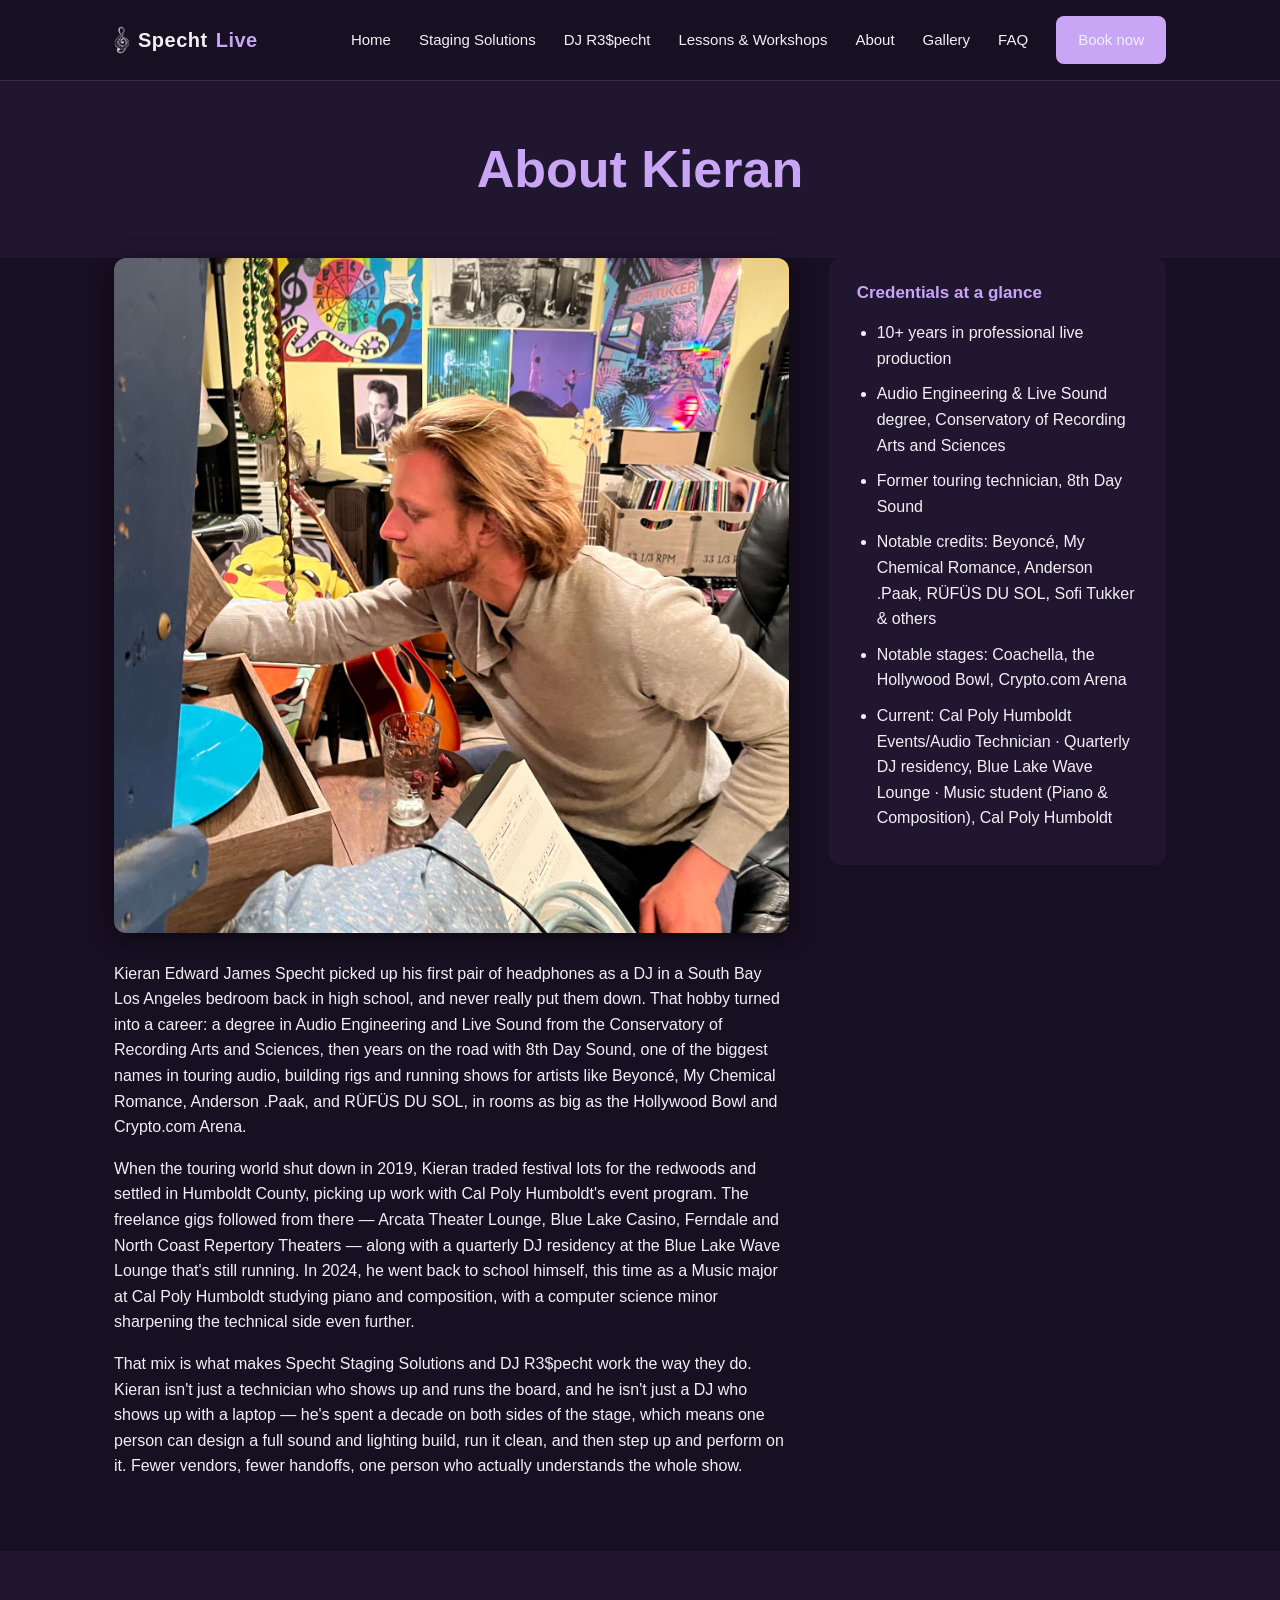
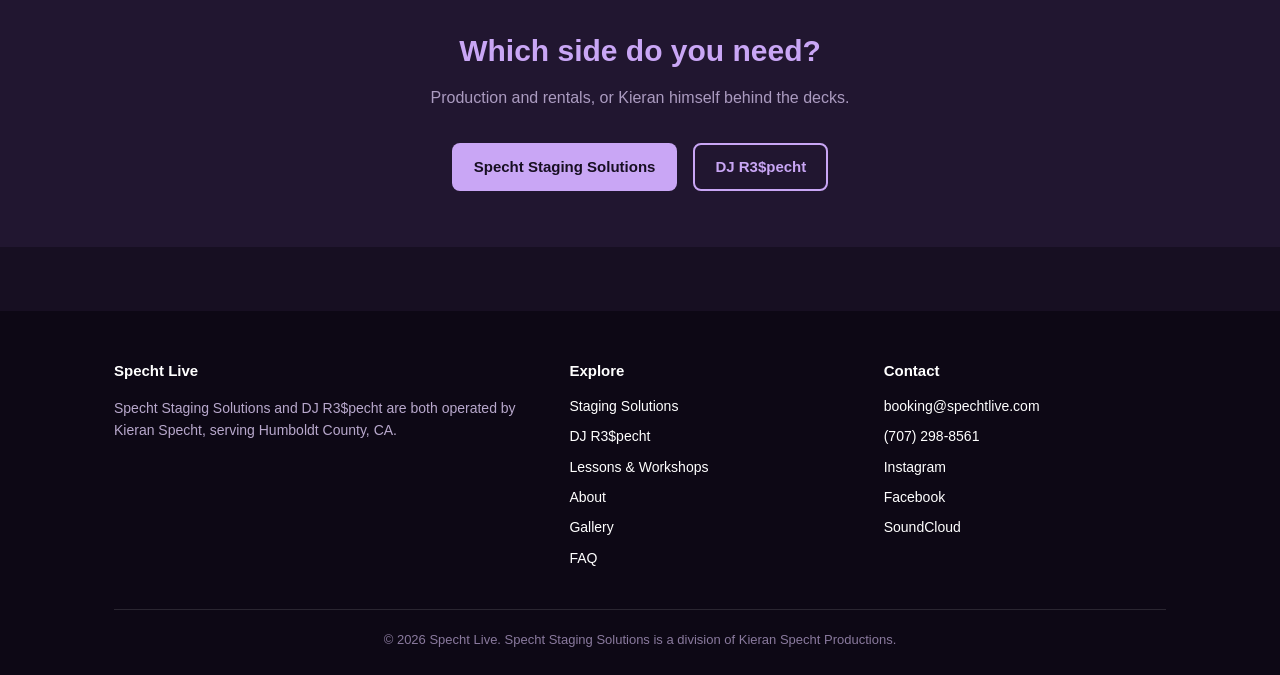
==== commit fe6e478b: "Add SoundCloud link across footer and Gallery follow cards Added to the Contact list in the footer o" ====
--- a/about.html
+++ b/about.html
@@ -97,6 +97,7 @@
           <li><a href="tel:+17072988561">(707) 298-8561</a></li>
           <li><a href="https://www.instagram.com/dj_respecht/" target="_blank" rel="noopener">Instagram</a></li>
           <li><a href="https://www.facebook.com/katbff" target="_blank" rel="noopener">Facebook</a></li>
+          <li><a href="https://on.soundcloud.com/nQKzj8FwUUEyJyjtQp" target="_blank" rel="noopener">SoundCloud</a></li>
         </ul>
       </div>
     </div>
